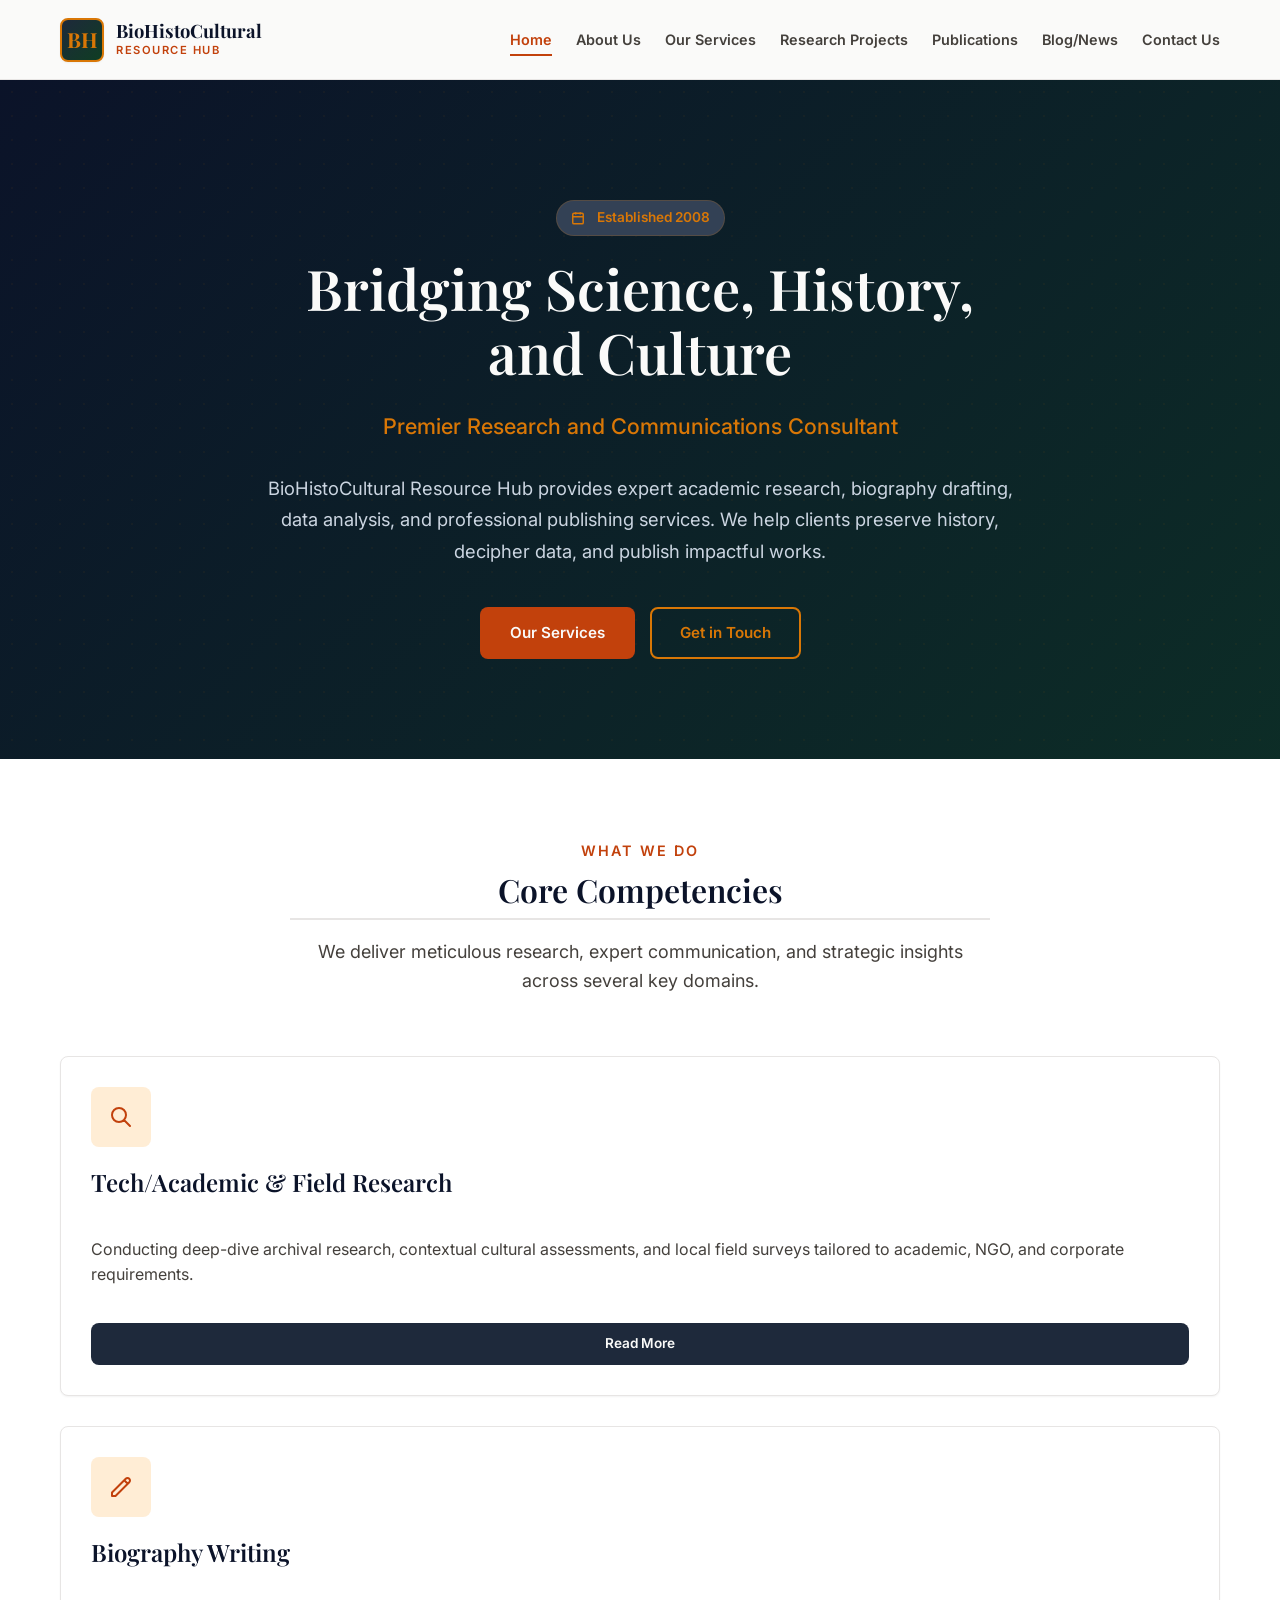
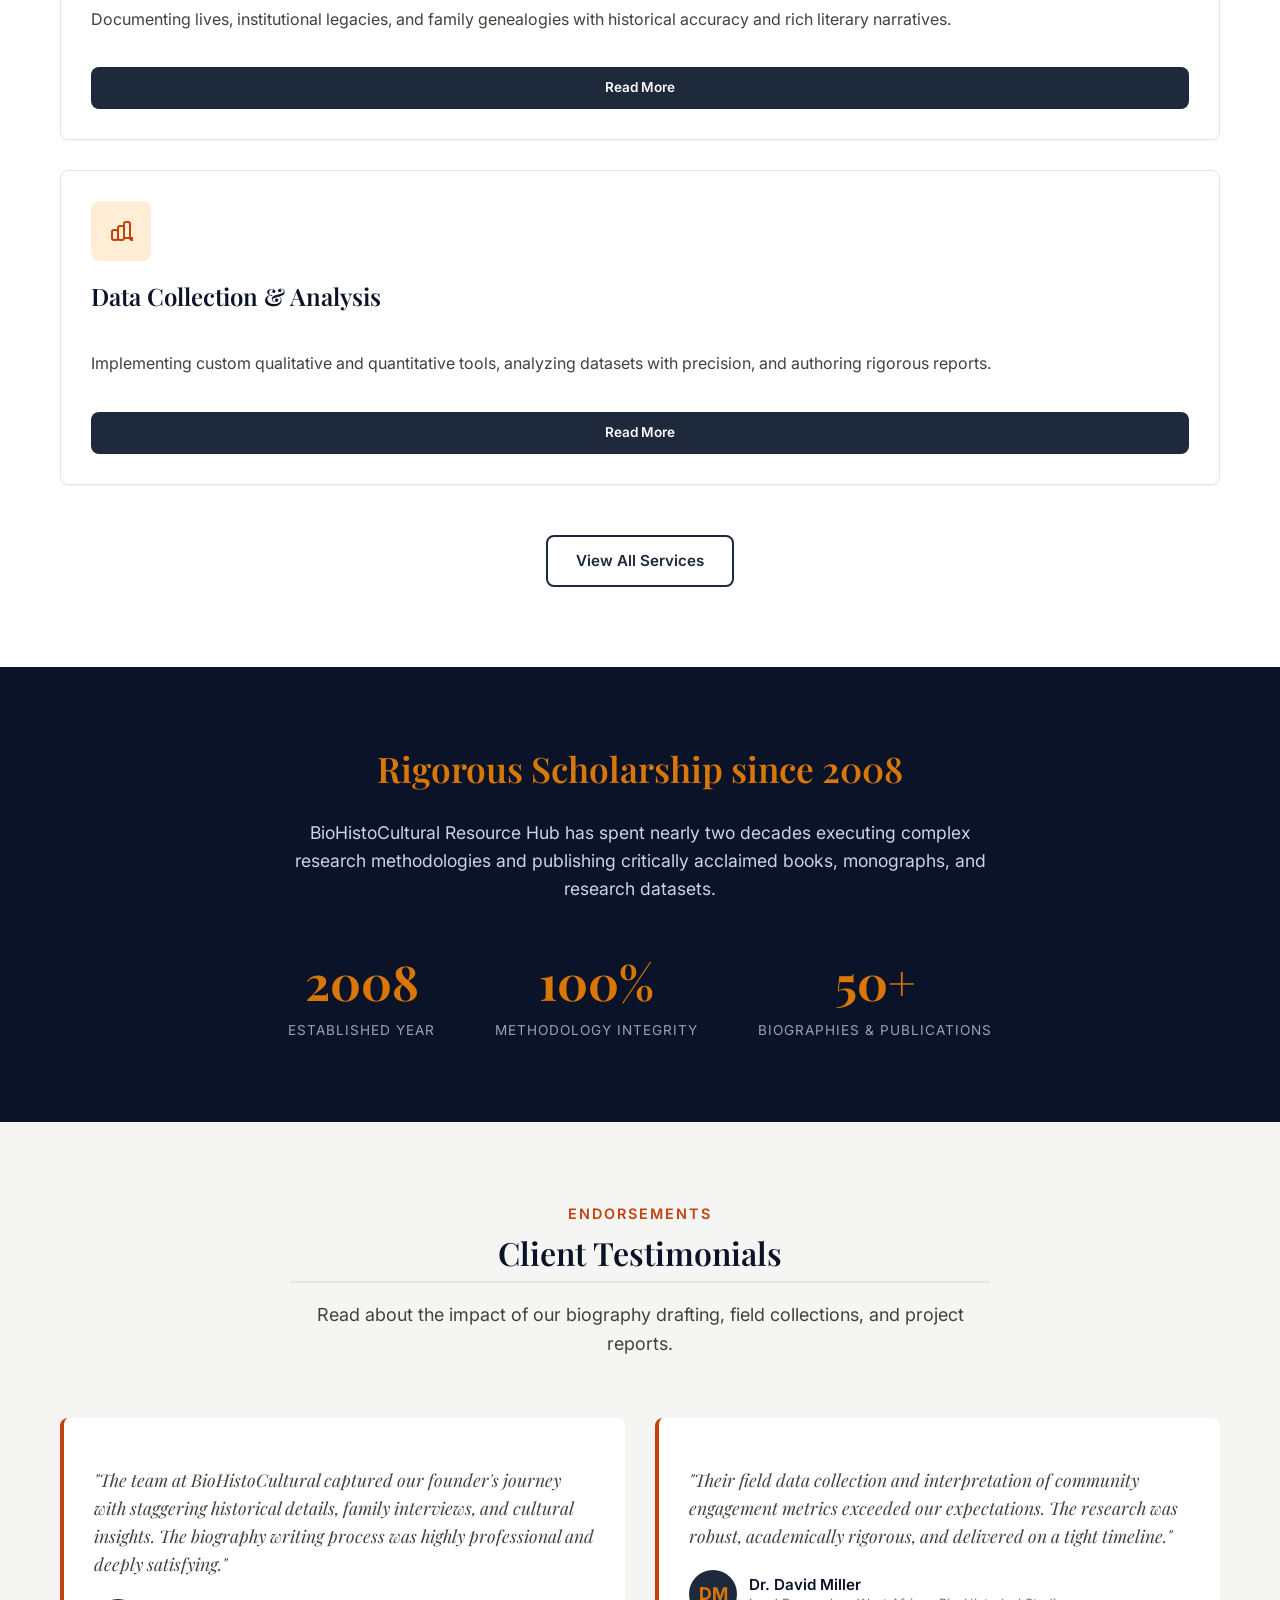
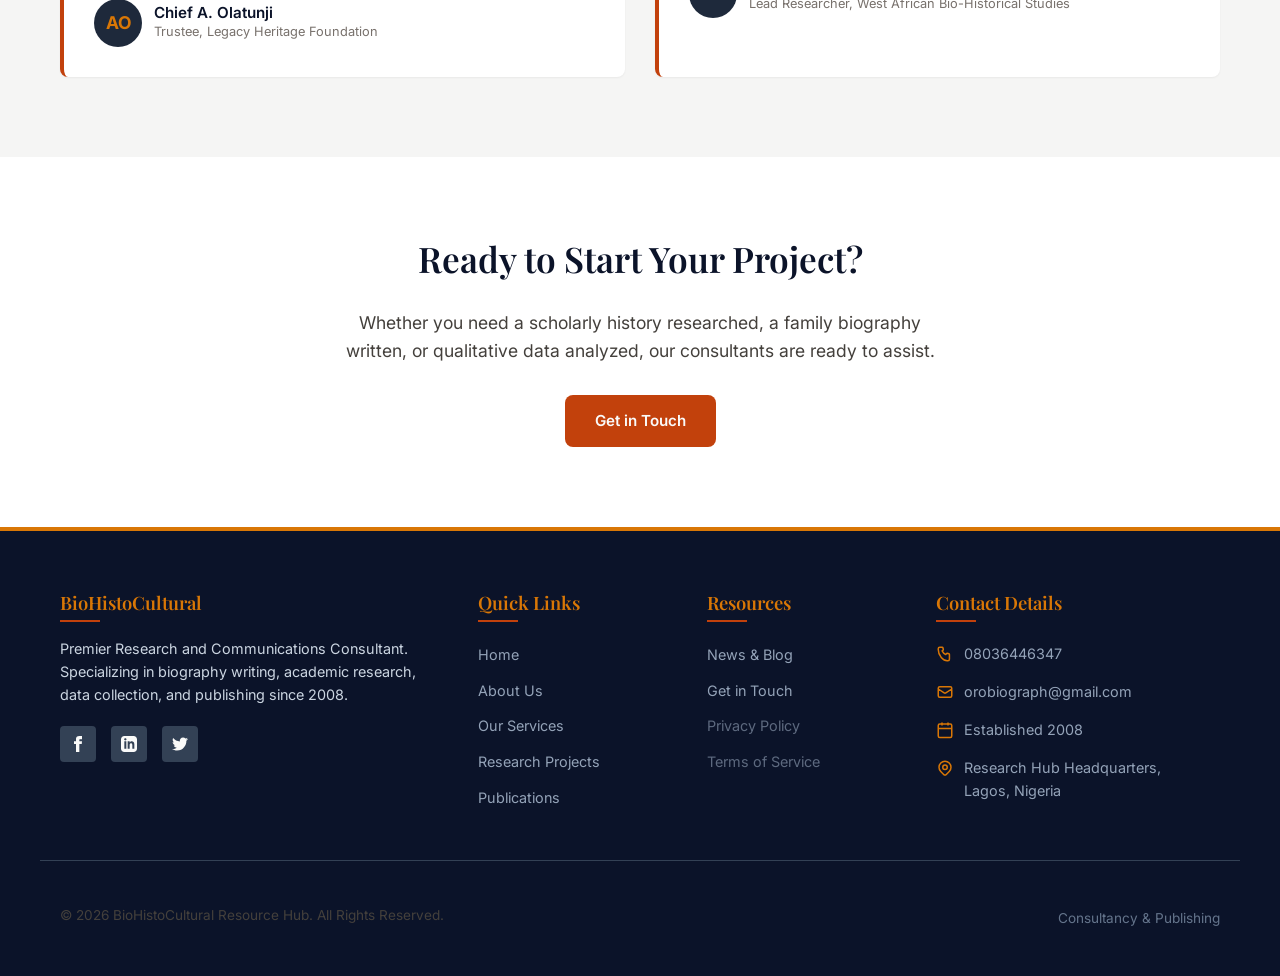
==== index.html @ 5bc04a0b "feat: initial commit" ====
<!DOCTYPE html>
<html lang="en">
<head>
  <meta charset="UTF-8">
  <meta name="viewport" content="width=device-width, initial-scale=1.0">
  <title>BioHistoCultural Resource Hub — Premier Research & Communications Consultant</title>
  
  <!-- SEO Meta Tags -->
  <meta name="description" content="Established in 2008, BioHistoCultural Resource Hub provides elite research, biography writing, data analysis, publishing, and academic consultancy services. Discover our scholarly work.">
  <meta name="keywords" content="BioHistoCultural, research consultant, biography writing, data analysis, publishing, Lagos research consultancy, biography writer Nigeria">
  
  <!-- Open Graph Social Media Cards -->
  <meta property="og:title" content="BioHistoCultural Resource Hub — Premier Research & Communications">
  <meta property="og:description" content="Rigorous research, biography writing, and data consultancy services. Established in 2008.">
  <meta property="og:type" content="website">
  
  <!-- CSS Stylesheets -->
  <link rel="stylesheet" href="styles/variables.css">
  <link rel="stylesheet" href="styles/main.css">
  <link rel="stylesheet" href="styles/components.css">
  <link rel="stylesheet" href="styles/pages.css">
</head>
<body>

  <!-- Reusable Header Component Container -->
  <div id="header-root"></div>

  <main>
    <!-- Hero Section -->
    <section class="hero-section">
      <div class="container hero-content">
        <div class="trust-badge trust-badge-dark animate-fade">
          <svg width="14" height="14" fill="none" stroke="currentColor" stroke-width="2.5" viewBox="0 0 24 24" style="margin-right: 4px; display: inline-block; vertical-align: middle;"><rect width="18" height="18" x="3" y="4" rx="2" ry="2"/><path d="M16 2v4M8 2v4M3 10h18"/></svg>
          Established 2008
        </div>
        <h1 class="hero-title animate-up stagger-1">Bridging Science, History, and Culture</h1>
        <p class="hero-tagline animate-up stagger-2">Premier Research and Communications Consultant</p>
        <p class="hero-intro animate-up stagger-3">
          BioHistoCultural Resource Hub provides expert academic research, biography drafting, data analysis, and professional publishing services. We help clients preserve history, decipher data, and publish impactful works.
        </p>
        <div class="btn-group justify-content-center animate-up stagger-4" style="justify-content: center;">
          <a href="services.html" class="btn btn-accent">Our Services</a>
          <a href="contact.html" class="btn btn-secondary" style="border-color: var(--color-gold); color: var(--color-gold);">Get in Touch</a>
        </div>
      </div>
    </section>

    <!-- Services Snapshot Section -->
    <section class="bg-paper">
      <div class="container">
        <div class="section-title-wrap animate-fade">
          <span class="section-subtitle">What We Do</span>
          <h2 class="section-title">Core Competencies</h2>
          <p class="section-desc">We deliver meticulous research, expert communication, and strategic insights across several key domains.</p>
        </div>

        <div class="card-grid">
          <!-- Card 1: Research -->
          <div class="card animate-up stagger-1">
            <div class="card-icon">
              <!-- Microscope Icon -->
              <svg width="24" height="24" fill="none" stroke="currentColor" stroke-width="2" viewBox="0 0 24 24"><path stroke-linecap="round" stroke-linejoin="round" d="M21 21l-6-6m2-5a7 7 0 11-14 0 7 7 0 0114 0z"/></svg>
            </div>
            <h3>Tech/Academic & Field Research</h3>
            <p style="flex-grow: 1;">Conducting deep-dive archival research, contextual cultural assessments, and local field surveys tailored to academic, NGO, and corporate requirements.</p>
            <a href="services.html" class="btn btn-primary btn-sm" style="margin-top: 15px;">Read More</a>
          </div>

          <!-- Card 2: Biography Writing -->
          <div class="card animate-up stagger-2">
            <div class="card-icon">
              <!-- Feather Pen Icon -->
              <svg width="24" height="24" fill="none" stroke="currentColor" stroke-width="2" viewBox="0 0 24 24"><path stroke-linecap="round" stroke-linejoin="round" d="M15.232 5.232l3.536 3.536m-2.036-5.036a2.5 2.5 0 113.536 3.536L6.5 21.036H3v-3.572L16.732 3.732z"/></svg>
            </div>
            <h3>Biography Writing</h3>
            <p style="flex-grow: 1;">Documenting lives, institutional legacies, and family genealogies with historical accuracy and rich literary narratives.</p>
            <a href="services.html" class="btn btn-primary btn-sm" style="margin-top: 15px;">Read More</a>
          </div>

          <!-- Card 3: Data Collection & Analysis -->
          <div class="card animate-up stagger-3">
            <div class="card-icon">
              <!-- Database/Chart Icon -->
              <svg width="24" height="24" fill="none" stroke="currentColor" stroke-width="2" viewBox="0 0 24 24"><path stroke-linecap="round" stroke-linejoin="round" d="M9 19v-6a2 2 0 00-2-2H5a2 2 0 00-2 2v6a2 2 0 002 2h2a2 2 0 002-2zm0 0V9a2 2 0 012-2h2a2 2 0 012 2v10m-6 0a2 2 0 002 2h2a2 2 0 002-2m0 0V5a2 2 0 012-2h2a2 2 0 012 2v14a2 2 0 002 2h2a2 2 0 002-2z"/></svg>
            </div>
            <h3>Data Collection & Analysis</h3>
            <p style="flex-grow: 1;">Implementing custom qualitative and quantitative tools, analyzing datasets with precision, and authoring rigorous reports.</p>
            <a href="services.html" class="btn btn-primary btn-sm" style="margin-top: 15px;">Read More</a>
          </div>
        </div>
        
        <div class="text-center" style="margin-top: 50px;">
          <a href="services.html" class="btn btn-secondary">View All Services</a>
        </div>
      </div>
    </section>

    <!-- Trust Stats Banner Section -->
    <section class="bg-dark text-center animate-fade">
      <div class="container">
        <h2 style="border-bottom: none; font-size: 2.2rem; color: var(--color-gold); margin-bottom: 20px;">Rigorous Scholarship since 2008</h2>
        <p style="max-width: 700px; margin: 0 auto 40px; color: #cbd5e1; font-size: 1.1rem;">
          BioHistoCultural Resource Hub has spent nearly two decades executing complex research methodologies and publishing critically acclaimed books, monographs, and research datasets.
        </p>
        <div style="display: flex; justify-content: center; gap: 60px; flex-wrap: wrap;">
          <div>
            <div style="font-size: 3rem; font-weight: 700; color: var(--color-gold); font-family: var(--font-serif);">2008</div>
            <div style="font-size: 0.85rem; text-transform: uppercase; letter-spacing: 1px; color: #94a3b8;">Established Year</div>
          </div>
          <div>
            <div style="font-size: 3rem; font-weight: 700; color: var(--color-gold); font-family: var(--font-serif);">100%</div>
            <div style="font-size: 0.85rem; text-transform: uppercase; letter-spacing: 1px; color: #94a3b8;">Methodology Integrity</div>
          </div>
          <div>
            <div style="font-size: 3rem; font-weight: 700; color: var(--color-gold); font-family: var(--font-serif);">50+</div>
            <div style="font-size: 0.85rem; text-transform: uppercase; letter-spacing: 1px; color: #94a3b8;">Biographies & Publications</div>
          </div>
        </div>
      </div>
    </section>

    <!-- Testimonials Section -->
    <section class="testimonial-section">
      <div class="container">
        <div class="section-title-wrap animate-fade">
          <span class="section-subtitle">Endorsements</span>
          <h2 class="section-title">Client Testimonials</h2>
          <p class="section-desc">Read about the impact of our biography drafting, field collections, and project reports.</p>
        </div>

        <div class="testimonial-grid">
          <!-- Testimonial 1 -->
          <div class="testimonial-card animate-left">
            <p class="testimonial-quote">
              "The team at BioHistoCultural captured our founder's journey with staggering historical details, family interviews, and cultural insights. The biography writing process was highly professional and deeply satisfying."
            </p>
            <div class="testimonial-author">
              <div class="author-avatar">AO</div>
              <div class="author-info">
                <h5>Chief A. Olatunji</h5>
                <p>Trustee, Legacy Heritage Foundation</p>
              </div>
            </div>
          </div>

          <!-- Testimonial 2 -->
          <div class="testimonial-card animate-right">
            <p class="testimonial-quote">
              "Their field data collection and interpretation of community engagement metrics exceeded our expectations. The research was robust, academically rigorous, and delivered on a tight timeline."
            </p>
            <div class="testimonial-author">
              <div class="author-avatar">DM</div>
              <div class="author-info">
                <h5>Dr. David Miller</h5>
                <p>Lead Researcher, West African Bio-Historical Studies</p>
              </div>
            </div>
          </div>
        </div>
      </div>
    </section>

    <!-- CTA Section -->
    <section class="bg-paper text-center">
      <div class="container animate-up">
        <h2 style="border-bottom: none; font-size: 2.2rem; margin-bottom: 20px;">Ready to Start Your Project?</h2>
        <p style="max-width: 600px; margin: 0 auto 30px; font-size: 1.1rem;">
          Whether you need a scholarly history researched, a family biography written, or qualitative data analyzed, our consultants are ready to assist.
        </p>
        <a href="contact.html" class="btn btn-accent">Get in Touch</a>
      </div>
    </section>
  </main>

  <!-- Reusable Footer Component Container -->
  <div id="footer-root"></div>

  <!-- JavaScript Modules and Scripts -->
  <script src="components/header.js"></script>
  <script src="components/footer.js"></script>
  <script src="js/main.js"></script>
</body>
</html>
---- styles/variables.css ----
@import url('https://fonts.googleapis.com/css2?family=Inter:wght@300;400;500;600;700&family=Playfair+Display:ital,wght@0,400;0,600;0,700;1,400&display=swap');

:root {
  /* Color Palette - Scholarship & Heritage */
  --color-navy-dark: #0b1329;       /* Deep scholar navy */
  --color-navy: #1e293b;            /* Classic dark navy */
  --color-navy-light: #334155;      /* Slate/Navy light */
  --color-green-dark: #0f3d23;      /* Deep forest green */
  --color-green: #15803d;           /* Vibrant forest green */
  --color-gold-dark: #b45309;       /* Scholarly warm gold */
  --color-gold: #d97706;            /* Rich gold */
  --color-terracotta: #c2410c;      /* Warm terracotta accent */
  --color-terracotta-light: #ffedd5;/* Soft cream terracotta */
  --color-bg-base: #fafaf9;         /* Soft warm off-white */
  --color-bg-paper: #ffffff;        /* Pure white paper */
  --color-bg-card: #f5f5f4;         /* Soft warm gray card */
  --color-border: #e7e5e4;          /* Soft warm border */
  
  /* Text Colors */
  --color-text-primary: #1c1917;    /* Stone 900 (High contrast) */
  --color-text-secondary: #44403c;  /* Stone 700 (Subtle) */
  --color-text-muted: #78716c;      /* Stone 500 (Disabled/Muted) */
  --color-text-on-dark: #fafaf9;    /* Clean off-white on dark backgrounds */
  
  /* Typography */
  --font-serif: 'Playfair Display', Georgia, serif;
  --font-sans: 'Inter', system-ui, -apple-system, BlinkMacSystemFont, 'Segoe UI', Roboto, sans-serif;
  
  /* Layout & Spacing */
  --container-max-width: 1200px;
  --header-height: 80px;
  
  /* Shadows */
  --shadow-sm: 0 1px 2px 0 rgba(0, 0, 0, 0.05);
  --shadow-md: 0 4px 6px -1px rgba(0, 0, 0, 0.1), 0 2px 4px -1px rgba(0, 0, 0, 0.06);
  --shadow-lg: 0 10px 15px -3px rgba(0, 0, 0, 0.1), 0 4px 6px -2px rgba(0, 0, 0, 0.05);
  
  /* Transitions */
  --transition-fast: 0.15s ease;
  --transition-normal: 0.3s ease;
  --transition-slow: 0.5s ease;
  
  /* Border Radius */
  --radius-sm: 4px;
  --radius-md: 8px;
  --radius-lg: 16px;
  --radius-full: 9999px;
}
---- styles/main.css ----
/* ==========================================================================
   CSS RESET & FOUNDATIONS
   ========================================================================== */
*, *::before, *::after {
  box-sizing: border-box;
}

body {
  margin: 0;
  padding: 0;
  font-family: var(--font-sans);
  background-color: var(--color-bg-base);
  color: var(--color-text-primary);
  line-height: 1.6;
  font-size: 16px;
  -webkit-font-smoothing: antialiased;
  -moz-osx-font-smoothing: grayscale;
}

/* Typography styles */
h1, h2, h3, h4, h5, h6 {
  font-family: var(--font-serif);
  color: var(--color-navy-dark);
  font-weight: 600;
  margin-top: 0;
  line-height: 1.25;
}

h1 { font-size: 2.5rem; }
h2 { font-size: 2rem; border-bottom: 2px solid var(--color-border); padding-bottom: 0.5rem; margin-bottom: 1.5rem; }
h3 { font-size: 1.5rem; }
h4 { font-size: 1.25rem; }

p {
  margin-bottom: 1.25rem;
  color: var(--color-text-secondary);
}

a {
  color: var(--color-terracotta);
  text-decoration: none;
  transition: color var(--transition-fast);
}

a:hover {
  color: var(--color-navy-dark);
}

img {
  max-width: 100%;
  height: auto;
  display: block;
  border-radius: var(--radius-sm);
}

/* ==========================================================================
   LAYOUT COMPONENTS
   ========================================================================== */
.container {
  width: 100%;
  max-width: var(--container-max-width);
  margin-left: auto;
  margin-right: auto;
  padding-left: 20px;
  padding-right: 20px;
}

/* Section styling */
section {
  padding: 80px 0;
  position: relative;
}

section.bg-dark {
  background-color: var(--color-navy-dark);
  color: var(--color-text-on-dark);
}

section.bg-dark h1,
section.bg-dark h2,
section.bg-dark h3,
section.bg-dark p {
  color: var(--color-text-on-dark);
}

section.bg-dark h2 {
  border-color: var(--color-navy-light);
}

section.bg-paper {
  background-color: var(--color-bg-paper);
}

/* ==========================================================================
   BUTTONS & ACTIONS
   ========================================================================== */
.btn {
  display: inline-flex;
  align-items: center;
  justify-content: center;
  padding: 12px 28px;
  border-radius: var(--radius-md);
  font-size: 0.95rem;
  font-weight: 600;
  cursor: pointer;
  transition: all var(--transition-fast);
  border: 2px solid transparent;
  text-align: center;
}

.btn-primary {
  background-color: var(--color-navy);
  color: var(--color-text-on-dark);
}

.btn-primary:hover {
  background-color: var(--color-navy-dark);
  color: var(--color-text-on-dark);
  transform: translateY(-2px);
  box-shadow: var(--shadow-md);
}

.btn-secondary {
  background-color: transparent;
  border-color: var(--color-navy);
  color: var(--color-navy);
}

.btn-secondary:hover {
  background-color: var(--color-navy);
  color: var(--color-text-on-dark);
  transform: translateY(-2px);
  box-shadow: var(--shadow-md);
}

.btn-accent {
  background-color: var(--color-terracotta);
  color: var(--color-text-on-dark);
}

.btn-accent:hover {
  background-color: #a83204;
  color: var(--color-text-on-dark);
  transform: translateY(-2px);
  box-shadow: var(--shadow-md);
}

.btn-sm {
  padding: 8px 16px;
  font-size: 0.85rem;
}

.btn-group {
  display: flex;
  gap: 15px;
  flex-wrap: wrap;
}

/* ==========================================================================
   CARD SYSTEM
   ========================================================================== */
.card-grid {
  display: grid;
  grid-template-columns: repeat(auto-fill, minmax(320px, 1-fraction));
  gap: 30px;
}

.card {
  background-color: var(--color-bg-paper);
  border: 1px solid var(--color-border);
  border-radius: var(--radius-md);
  padding: 30px;
  box-shadow: var(--shadow-sm);
  transition: all var(--transition-normal);
  display: flex;
  flex-direction: column;
}

.card:hover {
  transform: translateY(-5px);
  box-shadow: var(--shadow-lg);
  border-color: var(--color-gold);
}

.card-icon {
  margin-bottom: 20px;
  font-size: 2rem;
  color: var(--color-terracotta);
  display: flex;
  align-items: center;
  justify-content: center;
  width: 60px;
  height: 60px;
  background-color: var(--color-terracotta-light);
  border-radius: var(--radius-md);
}

/* ==========================================================================
   FORM CONTROLS
   ========================================================================== */
.form-group {
  margin-bottom: 20px;
}

.form-label {
  display: block;
  font-weight: 500;
  margin-bottom: 8px;
  color: var(--color-text-primary);
}

.form-control {
  width: 100%;
  padding: 12px 16px;
  border: 1px solid var(--color-border);
  border-radius: var(--radius-md);
  font-family: var(--font-sans);
  font-size: 1rem;
  background-color: var(--color-bg-paper);
  color: var(--color-text-primary);
  transition: border-color var(--transition-fast), box-shadow var(--transition-fast);
}

.form-control:focus {
  outline: none;
  border-color: var(--color-navy);
  box-shadow: 0 0 0 3px rgba(30, 41, 59, 0.1);
}

textarea.form-control {
  resize: vertical;
  min-height: 120px;
}

/* ==========================================================================
   UTILITY CLASSES & ANIMATIONS
   ========================================================================== */
.text-center { text-align: center; }
.text-left { text-align: left; }
.text-right { text-align: right; }

.section-title-wrap {
  text-align: center;
  margin-bottom: 60px;
  max-width: 700px;
  margin-left: auto;
  margin-right: auto;
}

.section-subtitle {
  color: var(--color-terracotta);
  font-family: var(--font-sans);
  font-weight: 600;
  text-transform: uppercase;
  letter-spacing: 2px;
  font-size: 0.9rem;
  display: block;
  margin-bottom: 8px;
}

.section-title {
  margin-bottom: 15px;
}

.section-desc {
  font-size: 1.125rem;
  color: var(--color-text-secondary);
}

/* Responsive grid layout */
@media (max-width: 768px) {
  h1 { font-size: 2rem; }
  h2 { font-size: 1.75rem; }
  section { padding: 60px 0; }
  .card-grid {
    grid-template-columns: 1fr;
  }
}

/* ==========================================================================
   SCROLL ANIMATIONS
   ========================================================================== */
.animate-fade {
  opacity: 0;
  transition: opacity var(--transition-slow);
}
.animate-fade.animated {
  opacity: 1;
}

.animate-up {
  opacity: 0;
  transform: translateY(40px);
  transition: opacity var(--transition-slow), transform var(--transition-slow);
}
.animate-up.animated {
  opacity: 1;
  transform: translateY(0);
}

.animate-left {
  opacity: 0;
  transform: translateX(-40px);
  transition: opacity var(--transition-slow), transform var(--transition-slow);
}
.animate-left.animated {
  opacity: 1;
  transform: translateX(0);
}

.animate-right {
  opacity: 0;
  transform: translateX(40px);
  transition: opacity var(--transition-slow), transform var(--transition-slow);
}
.animate-right.animated {
  opacity: 1;
  transform: translateX(0);
}

/* Stagger transitions for children list items */
.stagger-1 { transition-delay: 0.1s; }
.stagger-2 { transition-delay: 0.2s; }
.stagger-3 { transition-delay: 0.3s; }
.stagger-4 { transition-delay: 0.4s; }
.stagger-5 { transition-delay: 0.5s; }
---- styles/components.css ----
/* ==========================================================================
   HEADER NAVIGATION (STICKY)
   ========================================================================== */
.site-header {
  position: sticky;
  top: 0;
  left: 0;
  width: 100%;
  height: var(--header-height);
  background-color: rgba(250, 250, 249, 0.95);
  backdrop-filter: blur(8px);
  -webkit-backdrop-filter: blur(8px);
  border-bottom: 1px solid var(--color-border);
  z-index: 1000;
  display: flex;
  align-items: center;
  transition: all var(--transition-normal);
}

.site-header.scrolled {
  height: 70px;
  box-shadow: var(--shadow-md);
  background-color: rgba(15, 23, 42, 0.98);
  border-bottom-color: var(--color-navy-light);
}

.site-header.scrolled .logo-text {
  color: var(--color-text-on-dark);
}

.site-header.scrolled .logo-subtitle {
  color: var(--color-gold);
}

.site-header.scrolled .nav-link {
  color: var(--color-text-on-dark);
}

.site-header.scrolled .nav-link:hover,
.site-header.scrolled .nav-link.active {
  color: var(--color-gold);
}

.site-header.scrolled .hamburger-line {
  background-color: var(--color-text-on-dark);
}

.header-container {
  display: flex;
  justify-content: space-between;
  align-items: center;
  width: 100%;
}

/* Brand Logo */
.logo {
  display: flex;
  align-items: center;
  gap: 12px;
}

.logo-icon {
  width: 44px;
  height: 44px;
  background: linear-gradient(135deg, var(--color-navy), var(--color-green-dark));
  border-radius: var(--radius-md);
  display: flex;
  align-items: center;
  justify-content: center;
  border: 2px solid var(--color-gold);
  color: var(--color-gold);
  font-family: var(--font-serif);
  font-weight: 700;
  font-size: 1.3rem;
  box-shadow: var(--shadow-sm);
  transition: transform var(--transition-fast);
}

.logo:hover .logo-icon {
  transform: rotate(-5deg) scale(1.05);
}

.logo-info {
  display: flex;
  flex-direction: column;
}

.logo-text {
  font-family: var(--font-serif);
  font-size: 1.15rem;
  font-weight: 700;
  color: var(--color-navy-dark);
  line-height: 1.2;
}

.logo-subtitle {
  font-size: 0.7rem;
  text-transform: uppercase;
  letter-spacing: 1.5px;
  color: var(--color-terracotta);
  font-weight: 600;
}

/* Nav Menu */
.nav-menu {
  display: flex;
  align-items: center;
  gap: 30px;
}

.nav-list {
  display: flex;
  list-style: none;
  margin: 0;
  padding: 0;
  gap: 24px;
}

.nav-link {
  font-size: 0.9rem;
  font-weight: 600;
  color: var(--color-text-secondary);
  position: relative;
  padding: 8px 0;
  transition: color var(--transition-fast);
}

.nav-link::after {
  content: '';
  position: absolute;
  bottom: 0;
  left: 0;
  width: 0;
  height: 2px;
  background-color: var(--color-terracotta);
  transition: width var(--transition-fast);
}

.nav-link:hover::after,
.nav-link.active::after {
  width: 100%;
}

.nav-link:hover,
.nav-link.active {
  color: var(--color-terracotta);
}

/* Mobile Toggle Hamburger */
.hamburger {
  display: none;
  flex-direction: column;
  justify-content: space-between;
  width: 24px;
  height: 18px;
  background: transparent;
  border: none;
  cursor: pointer;
  padding: 0;
  z-index: 1100;
}

.hamburger-line {
  width: 100%;
  height: 2px;
  background-color: var(--color-navy-dark);
  transition: all var(--transition-fast);
}

/* Mobile Overlay Menu Open state */
@media (max-width: 991px) {
  .hamburger {
    display: flex;
  }
  
  .nav-menu {
    position: fixed;
    top: 0;
    right: -100%;
    width: 300px;
    height: 100vh;
    background-color: var(--color-navy-dark);
    padding: 100px 40px 40px;
    flex-direction: column;
    align-items: flex-start;
    justify-content: flex-start;
    box-shadow: var(--shadow-lg);
    transition: right var(--transition-normal);
    z-index: 1050;
  }
  
  .nav-menu.open {
    right: 0;
  }
  
  .nav-list {
    flex-direction: column;
    width: 100%;
    gap: 20px;
  }
  
  .nav-link {
    color: var(--color-text-on-dark);
    font-size: 1.1rem;
    display: block;
    width: 100%;
  }
  
  .nav-link::after {
    background-color: var(--color-gold);
  }
  
  .nav-link:hover,
  .nav-link.active {
    color: var(--color-gold);
  }
  
  /* Hamburger Animations */
  .hamburger.open .hamburger-line:nth-child(1) {
    transform: translateY(8px) rotate(45deg);
  }
  .hamburger.open .hamburger-line:nth-child(2) {
    opacity: 0;
  }
  .hamburger.open .hamburger-line:nth-child(3) {
    transform: translateY(-8px) rotate(-45deg);
  }
}

/* ==========================================================================
   FOOTER SECTION
   ========================================================================== */
.site-footer {
  background-color: var(--color-navy-dark);
  color: var(--color-text-on-dark);
  padding: 60px 0 30px;
  border-top: 4px solid var(--color-gold);
}

.footer-grid {
  display: grid;
  grid-template-columns: 2fr 1fr 1fr 1.5fr;
  gap: 40px;
  margin-bottom: 40px;
}

@media (max-width: 991px) {
  .footer-grid {
    grid-template-columns: 1fr 1fr;
  }
}

@media (max-width: 576px) {
  .footer-grid {
    grid-template-columns: 1fr;
  }
}

.footer-col h4 {
  color: var(--color-gold);
  font-size: 1.15rem;
  margin-bottom: 20px;
  position: relative;
  padding-bottom: 8px;
}

.footer-col h4::after {
  content: '';
  position: absolute;
  bottom: 0;
  left: 0;
  width: 40px;
  height: 2px;
  background-color: var(--color-terracotta);
}

.footer-about p {
  color: #94a3b8;
  font-size: 0.9rem;
  margin-bottom: 20px;
}

.footer-links {
  list-style: none;
  padding: 0;
  margin: 0;
}

.footer-links li {
  margin-bottom: 10px;
}

.footer-links a {
  color: #94a3b8;
  font-size: 0.9rem;
  transition: all var(--transition-fast);
  display: inline-block;
}

.footer-links a:hover {
  color: var(--color-gold);
  transform: translateX(4px);
}

.footer-contact-info {
  list-style: none;
  padding: 0;
  margin: 0;
}

.footer-contact-info li {
  display: flex;
  align-items: flex-start;
  gap: 10px;
  margin-bottom: 15px;
  font-size: 0.9rem;
  color: #94a3b8;
}

.footer-contact-info li svg {
  color: var(--color-gold);
  margin-top: 3px;
  flex-shrink: 0;
}

.footer-contact-info a {
  color: #94a3b8;
}

.footer-contact-info a:hover {
  color: var(--color-gold);
}

.social-links {
  display: flex;
  gap: 15px;
}

.social-btn {
  display: flex;
  align-items: center;
  justify-content: center;
  width: 36px;
  height: 36px;
  border-radius: var(--radius-sm);
  background-color: var(--color-navy-light);
  color: var(--color-text-on-dark);
  transition: all var(--transition-fast);
}

.social-btn:hover {
  background-color: var(--color-gold);
  color: var(--color-navy-dark);
  transform: translateY(-2px);
}

.footer-bottom {
  border-top: 1px solid var(--color-navy-light);
  padding-top: 30px;
  display: flex;
  justify-content: space-between;
  align-items: center;
  flex-wrap: wrap;
  gap: 15px;
  font-size: 0.85rem;
  color: #64748b;
}

.footer-bottom-links {
  display: flex;
  gap: 20px;
}

.footer-bottom-links a {
  color: #64748b;
}

.footer-bottom-links a:hover {
  color: var(--color-gold);
}

/* ==========================================================================
   TRUST BADGE & MISCELLANEOUS
   ========================================================================== */
.trust-badge {
  display: inline-flex;
  align-items: center;
  gap: 8px;
  padding: 6px 14px;
  background-color: var(--color-terracotta-light);
  border-radius: var(--radius-full);
  color: var(--color-terracotta);
  font-size: 0.85rem;
  font-weight: 600;
  border: 1px solid rgba(194, 65, 12, 0.2);
  margin-bottom: 20px;
}

.trust-badge-dark {
  background-color: var(--color-navy-light);
  color: var(--color-gold);
  border-color: rgba(217, 119, 6, 0.2);
}

/* ==========================================================================
   MAP PLACEHOLDER
   ========================================================================== */
.map-placeholder {
  width: 100%;
  height: 350px;
  background-color: #e2e8f0;
  border: 1px solid var(--color-border);
  border-radius: var(--radius-md);
  position: relative;
  overflow: hidden;
  box-shadow: var(--shadow-sm);
}

.map-visual {
  position: absolute;
  top: 0;
  left: 0;
  width: 100%;
  height: 100%;
  opacity: 0.8;
  background-image: radial-gradient(#94a3b8 1px, transparent 1px), radial-gradient(#94a3b8 1px, #e2e8f0 1px);
  background-size: 20px 20px;
  background-position: 0 0, 10px 10px;
}

.map-content {
  position: absolute;
  top: 50%;
  left: 50%;
  transform: translate(-50%, -50%);
  background-color: rgba(255, 255, 255, 0.95);
  padding: 25px;
  border-radius: var(--radius-md);
  border: 1px solid var(--color-gold);
  text-align: center;
  max-width: 320px;
  box-shadow: var(--shadow-lg);
  backdrop-filter: blur(4px);
}

.map-content h4 {
  margin-bottom: 5px;
}

.map-content p {
  font-size: 0.85rem;
  margin-bottom: 15px;
}
---- styles/pages.css ----
/* ==========================================================================
   HOME PAGE LAYOUT
   ========================================================================== */
.hero-section {
  background-color: var(--color-navy-dark);
  background-image: linear-gradient(135deg, rgba(11, 19, 41, 0.95) 0%, rgba(15, 83, 35, 0.4) 100%);
  color: var(--color-text-on-dark);
  padding: 120px 0 100px;
  text-align: center;
  position: relative;
  overflow: hidden;
}

.hero-section::before {
  content: '';
  position: absolute;
  top: 0;
  left: 0;
  width: 100%;
  height: 100%;
  opacity: 0.05;
  background-image: radial-gradient(var(--color-gold) 1.5px, transparent 1.5px);
  background-size: 24px 24px;
  pointer-events: none;
}

.hero-content {
  max-width: 800px;
  margin: 0 auto;
  z-index: 10;
  position: relative;
}

.hero-title {
  font-size: 3.5rem;
  color: var(--color-bg-base);
  margin-bottom: 24px;
  line-height: 1.15;
}

.hero-tagline {
  font-size: 1.35rem;
  color: var(--color-gold);
  font-weight: 500;
  margin-bottom: 30px;
  font-family: var(--font-sans);
}

.hero-intro {
  font-size: 1.15rem;
  line-height: 1.7;
  color: #cbd5e1;
  margin-bottom: 40px;
}

/* Service Snapshot Grid */
.home-services-intro {
  margin-bottom: 50px;
}

.home-services-grid {
  display: grid;
  grid-template-columns: repeat(3, 1fr);
  gap: 30px;
}

@media (max-width: 991px) {
  .home-services-grid {
    grid-template-columns: repeat(2, 1fr);
  }
}

@media (max-width: 768px) {
  .hero-title { font-size: 2.5rem; }
  .hero-tagline { font-size: 1.15rem; }
  .home-services-grid {
    grid-template-columns: 1fr;
  }
}

/* Testimonial Quote slider */
.testimonial-section {
  background-color: var(--color-bg-card);
}

.testimonial-grid {
  display: grid;
  grid-template-columns: repeat(2, 1fr);
  gap: 30px;
  margin-top: 40px;
}

@media (max-width: 768px) {
  .testimonial-grid {
    grid-template-columns: 1fr;
  }
}

.testimonial-card {
  background-color: var(--color-bg-paper);
  border-left: 4px solid var(--color-terracotta);
  border-radius: var(--radius-md);
  padding: 30px;
  box-shadow: var(--shadow-sm);
  position: relative;
}

.testimonial-quote {
  font-family: var(--font-serif);
  font-style: italic;
  font-size: 1.1rem;
  color: var(--color-text-secondary);
  margin-bottom: 20px;
  line-height: 1.6;
}

.testimonial-author {
  display: flex;
  align-items: center;
  gap: 12px;
}

.author-avatar {
  width: 48px;
  height: 48px;
  background-color: var(--color-navy);
  border-radius: var(--radius-full);
  display: flex;
  align-items: center;
  justify-content: center;
  color: var(--color-gold);
  font-weight: 700;
  font-size: 1.1rem;
}

.author-info h5 {
  margin: 0;
  font-family: var(--font-sans);
  font-size: 0.95rem;
  font-weight: 600;
  color: var(--color-navy-dark);
}

.author-info p {
  margin: 0;
  font-size: 0.8rem;
  color: var(--color-text-muted);
}

/* ==========================================================================
   ABOUT US PAGE LAYOUT
   ========================================================================== */
.about-history-grid {
  display: grid;
  grid-template-columns: 1.2fr 0.8fr;
  gap: 50px;
  align-items: center;
}

@media (max-width: 991px) {
  .about-history-grid {
    grid-template-columns: 1fr;
  }
}

.about-crest-placeholder {
  width: 100%;
  aspect-ratio: 1;
  background: linear-gradient(135deg, var(--color-navy-dark), var(--color-green-dark));
  border: 4px solid var(--color-gold);
  border-radius: var(--radius-lg);
  display: flex;
  flex-direction: column;
  align-items: center;
  justify-content: center;
  color: var(--color-gold);
  padding: 40px;
  text-align: center;
  box-shadow: var(--shadow-lg);
}

.crest-text {
  font-family: var(--font-serif);
  font-size: 1.8rem;
  font-weight: 700;
  margin-top: 15px;
  line-height: 1.2;
}

.crest-subtext {
  font-size: 0.8rem;
  letter-spacing: 2px;
  text-transform: uppercase;
  margin-top: 5px;
  color: var(--color-bg-base);
}

/* Team Grid */
.team-grid {
  display: grid;
  grid-template-columns: repeat(auto-fill, minmax(250px, 1fr));
  gap: 30px;
  margin-top: 40px;
}

.team-card {
  background-color: var(--color-bg-paper);
  border: 1px solid var(--color-border);
  border-radius: var(--radius-md);
  padding: 24px;
  text-align: center;
  box-shadow: var(--shadow-sm);
  transition: all var(--transition-normal);
}

.team-card:hover {
  transform: translateY(-5px);
  box-shadow: var(--shadow-md);
  border-color: var(--color-gold);
}

.team-avatar {
  width: 100px;
  height: 100px;
  background: linear-gradient(135deg, #cbd5e1, #94a3b8);
  border: 3px solid var(--color-border);
  border-radius: var(--radius-full);
  margin: 0 auto 20px;
  display: flex;
  align-items: center;
  justify-content: center;
  color: var(--color-navy-dark);
  font-size: 2rem;
  font-weight: 700;
  font-family: var(--font-serif);
  transition: border-color var(--transition-normal);
}

.team-card:hover .team-avatar {
  border-color: var(--color-gold);
}

.team-name {
  font-family: var(--font-sans);
  font-size: 1.15rem;
  font-weight: 600;
  margin-bottom: 5px;
  color: var(--color-navy-dark);
}

.team-role {
  font-size: 0.85rem;
  color: var(--color-terracotta);
  text-transform: uppercase;
  letter-spacing: 1px;
  font-weight: 600;
  margin-bottom: 12px;
}

.team-bio {
  font-size: 0.85rem;
  color: var(--color-text-secondary);
  line-height: 1.5;
  margin-bottom: 0;
}

/* ==========================================================================
   SERVICES PAGE LAYOUT
   ========================================================================== */
.service-details-grid {
  display: grid;
  grid-template-columns: repeat(2, 1fr);
  gap: 40px;
  margin-top: 40px;
}

@media (max-width: 768px) {
  .service-details-grid {
    grid-template-columns: 1fr;
  }
}

.service-card-expanded {
  background-color: var(--color-bg-paper);
  border: 1px solid var(--color-border);
  border-radius: var(--radius-md);
  padding: 40px;
  box-shadow: var(--shadow-sm);
  display: flex;
  flex-direction: column;
  justify-content: space-between;
}

.service-card-expanded h3 {
  border-bottom: 2px solid var(--color-terracotta-light);
  padding-bottom: 10px;
  margin-bottom: 15px;
}

.service-card-expanded ul {
  padding-left: 20px;
  margin-bottom: 30px;
}

.service-card-expanded li {
  margin-bottom: 8px;
  color: var(--color-text-secondary);
  font-size: 0.95rem;
}

/* ==========================================================================
   RESEARCH PROJECTS PAGE
   ========================================================================== */
.filter-nav {
  display: flex;
  justify-content: center;
  gap: 10px;
  margin-bottom: 40px;
  flex-wrap: wrap;
}

.filter-btn {
  background-color: var(--color-bg-paper);
  border: 1px solid var(--color-border);
  padding: 8px 20px;
  border-radius: var(--radius-full);
  font-weight: 600;
  font-size: 0.9rem;
  color: var(--color-text-secondary);
  cursor: pointer;
  transition: all var(--transition-fast);
}

.filter-btn:hover,
.filter-btn.active {
  background-color: var(--color-navy);
  color: var(--color-text-on-dark);
  border-color: var(--color-navy);
}

.project-card {
  display: flex;
  flex-direction: column;
  justify-content: space-between;
  height: 100%;
}

.project-tag {
  display: inline-block;
  align-self: flex-start;
  font-size: 0.75rem;
  font-weight: 600;
  text-transform: uppercase;
  color: var(--color-gold-dark);
  background-color: #fef3c7;
  padding: 4px 10px;
  border-radius: var(--radius-sm);
  margin-bottom: 15px;
}

.project-meta {
  font-size: 0.85rem;
  color: var(--color-text-muted);
  margin-bottom: 10px;
  font-weight: 500;
}

/* ==========================================================================
   PUBLICATIONS PAGE
   ========================================================================== */
.publications-list {
  display: flex;
  flex-direction: column;
  gap: 25px;
}

.publication-item {
  background-color: var(--color-bg-paper);
  border: 1px solid var(--color-border);
  border-left: 5px solid var(--color-navy);
  border-radius: var(--radius-md);
  padding: 25px 30px;
  box-shadow: var(--shadow-sm);
  display: flex;
  justify-content: space-between;
  align-items: center;
  gap: 30px;
  transition: all var(--transition-normal);
}

.publication-item:hover {
  transform: translateX(5px);
  border-left-color: var(--color-gold);
  box-shadow: var(--shadow-md);
}

@media (max-width: 768px) {
  .publication-item {
    flex-direction: column;
    align-items: flex-start;
    gap: 20px;
  }
}

.pub-info {
  flex: 1;
}

.pub-title {
  font-family: var(--font-serif);
  font-size: 1.25rem;
  font-weight: 600;
  color: var(--color-navy-dark);
  margin-bottom: 8px;
}

.pub-citation {
  font-family: var(--font-sans);
  font-size: 0.9rem;
  color: var(--color-text-secondary);
  line-height: 1.5;
  margin-bottom: 10px;
}

.pub-tags {
  display: flex;
  gap: 10px;
  flex-wrap: wrap;
}

.pub-tag {
  font-size: 0.75rem;
  padding: 2px 8px;
  background-color: var(--color-bg-card);
  color: var(--color-text-secondary);
  border-radius: var(--radius-sm);
  border: 1px solid var(--color-border);
}

.pub-action {
  flex-shrink: 0;
}

/* ==========================================================================
   BLOG / NEWS PAGES
   ========================================================================== */
.blog-card {
  display: flex;
  flex-direction: column;
  justify-content: space-between;
}

.blog-date {
  font-size: 0.85rem;
  color: var(--color-text-muted);
  margin-bottom: 10px;
  display: block;
}

.blog-card-title {
  font-family: var(--font-serif);
  font-size: 1.35rem;
  margin-bottom: 12px;
  line-height: 1.3;
}

.blog-card-title a {
  color: var(--color-navy-dark);
}

.blog-card-title a:hover {
  color: var(--color-terracotta);
}

/* Single Blog Post Template */
.blog-post-container {
  max-width: 800px;
  margin: 0 auto;
  padding: 60px 20px;
}

.post-header {
  text-align: center;
  margin-bottom: 40px;
}

.post-category {
  color: var(--color-terracotta);
  text-transform: uppercase;
  font-weight: 600;
  letter-spacing: 1.5px;
  font-size: 0.85rem;
  margin-bottom: 10px;
  display: block;
}

.post-title {
  font-size: 2.8rem;
  margin-bottom: 20px;
}

.post-meta {
  display: flex;
  justify-content: center;
  gap: 20px;
  font-size: 0.9rem;
  color: var(--color-text-muted);
  border-bottom: 1px solid var(--color-border);
  padding-bottom: 20px;
}

.post-content {
  font-size: 1.1rem;
  line-height: 1.8;
  color: var(--color-text-primary);
  font-family: var(--font-serif);
}

.post-content p {
  margin-bottom: 1.6rem;
  color: var(--color-text-secondary);
}

.post-content blockquote {
  border-left: 4px solid var(--color-gold);
  padding-left: 20px;
  margin: 30px 0;
  font-style: italic;
  color: var(--color-navy-light);
  font-size: 1.25rem;
}

.post-content h3 {
  font-family: var(--font-sans);
  color: var(--color-navy-dark);
  font-size: 1.5rem;
  margin-top: 40px;
  margin-bottom: 15px;
}

.post-footer {
  border-top: 1px solid var(--color-border);
  padding-top: 30px;
  margin-top: 50px;
  display: flex;
  justify-content: space-between;
  align-items: center;
}

.author-card {
  display: flex;
  align-items: center;
  gap: 15px;
  background-color: var(--color-bg-card);
  padding: 20px;
  border-radius: var(--radius-md);
  margin-top: 40px;
}

/* ==========================================================================
   CONTACT US PAGE LAYOUT
   ========================================================================== */
.contact-grid {
  display: grid;
  grid-template-columns: 1.1fr 0.9fr;
  gap: 50px;
}

@media (max-width: 991px) {
  .contact-grid {
    grid-template-columns: 1fr;
  }
}

.contact-info-panel {
  background-color: var(--color-navy-dark);
  color: var(--color-text-on-dark);
  padding: 40px;
  border-radius: var(--radius-lg);
  border-top: 4px solid var(--color-gold);
  box-shadow: var(--shadow-lg);
}

.contact-info-panel h3 {
  color: var(--color-text-on-dark);
  margin-bottom: 30px;
}

.contact-channels {
  list-style: none;
  padding: 0;
  margin: 0 0 40px 0;
}

.contact-channels li {
  display: flex;
  align-items: flex-start;
  gap: 15px;
  margin-bottom: 25px;
}

.contact-channels svg {
  color: var(--color-gold);
  flex-shrink: 0;
  margin-top: 4px;
}

.channel-title {
  display: block;
  font-size: 0.8rem;
  text-transform: uppercase;
  color: var(--color-gold);
  font-weight: 600;
  letter-spacing: 1px;
  margin-bottom: 4px;
}

.channel-detail a {
  color: var(--color-text-on-dark);
  font-size: 1.1rem;
  font-weight: 500;
}

.channel-detail a:hover {
  color: var(--color-gold);
}

.channel-detail span {
  font-size: 1rem;
  color: #cbd5e1;
}

/* Success Modal / Banner */
.submit-status-banner {
  padding: 15px 20px;
  border-radius: var(--radius-md);
  margin-bottom: 20px;
  display: none;
  font-weight: 500;
  font-size: 0.95rem;
}

.submit-status-banner.success {
  display: block;
  background-color: #dcfce7;
  color: #166534;
  border: 1px solid #bbf7d0;
}

.submit-status-banner.error {
  display: block;
  background-color: #fee2e2;
  color: #991b1b;
  border: 1px solid #fecaca;
}
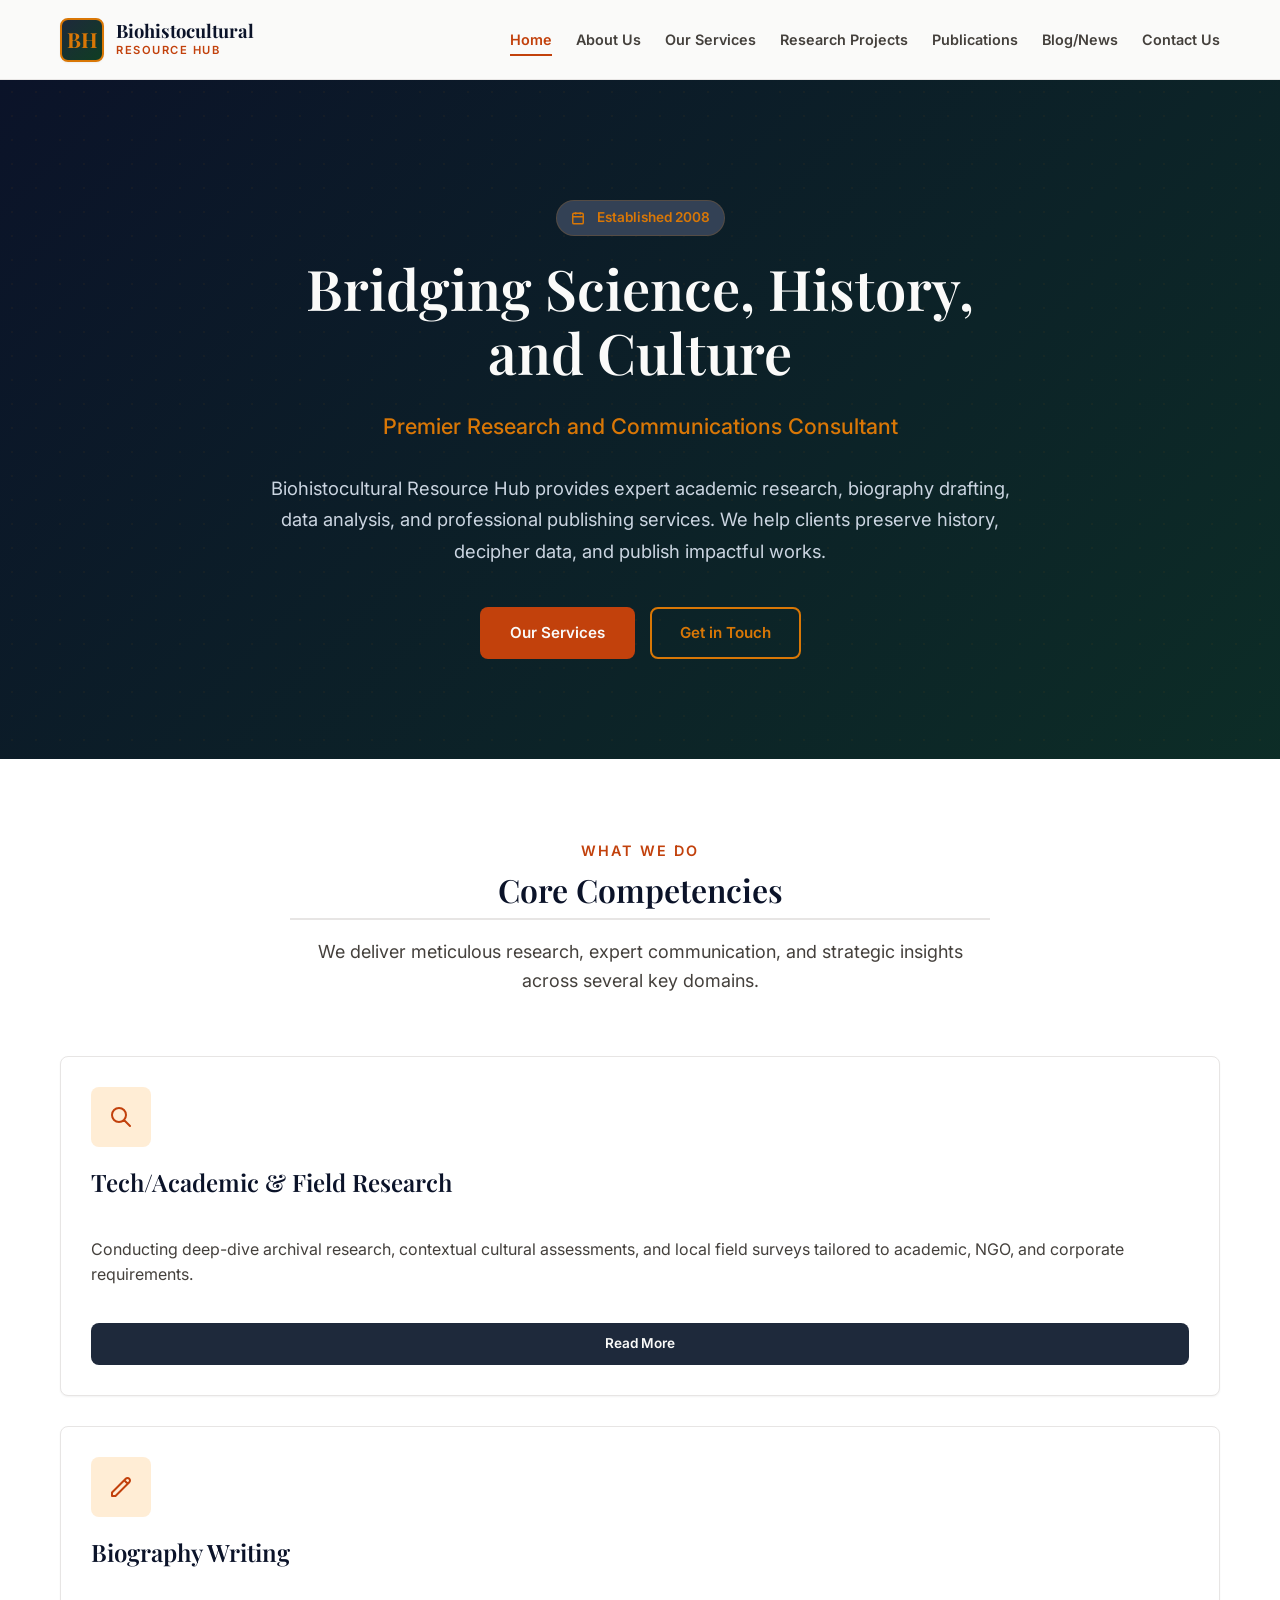
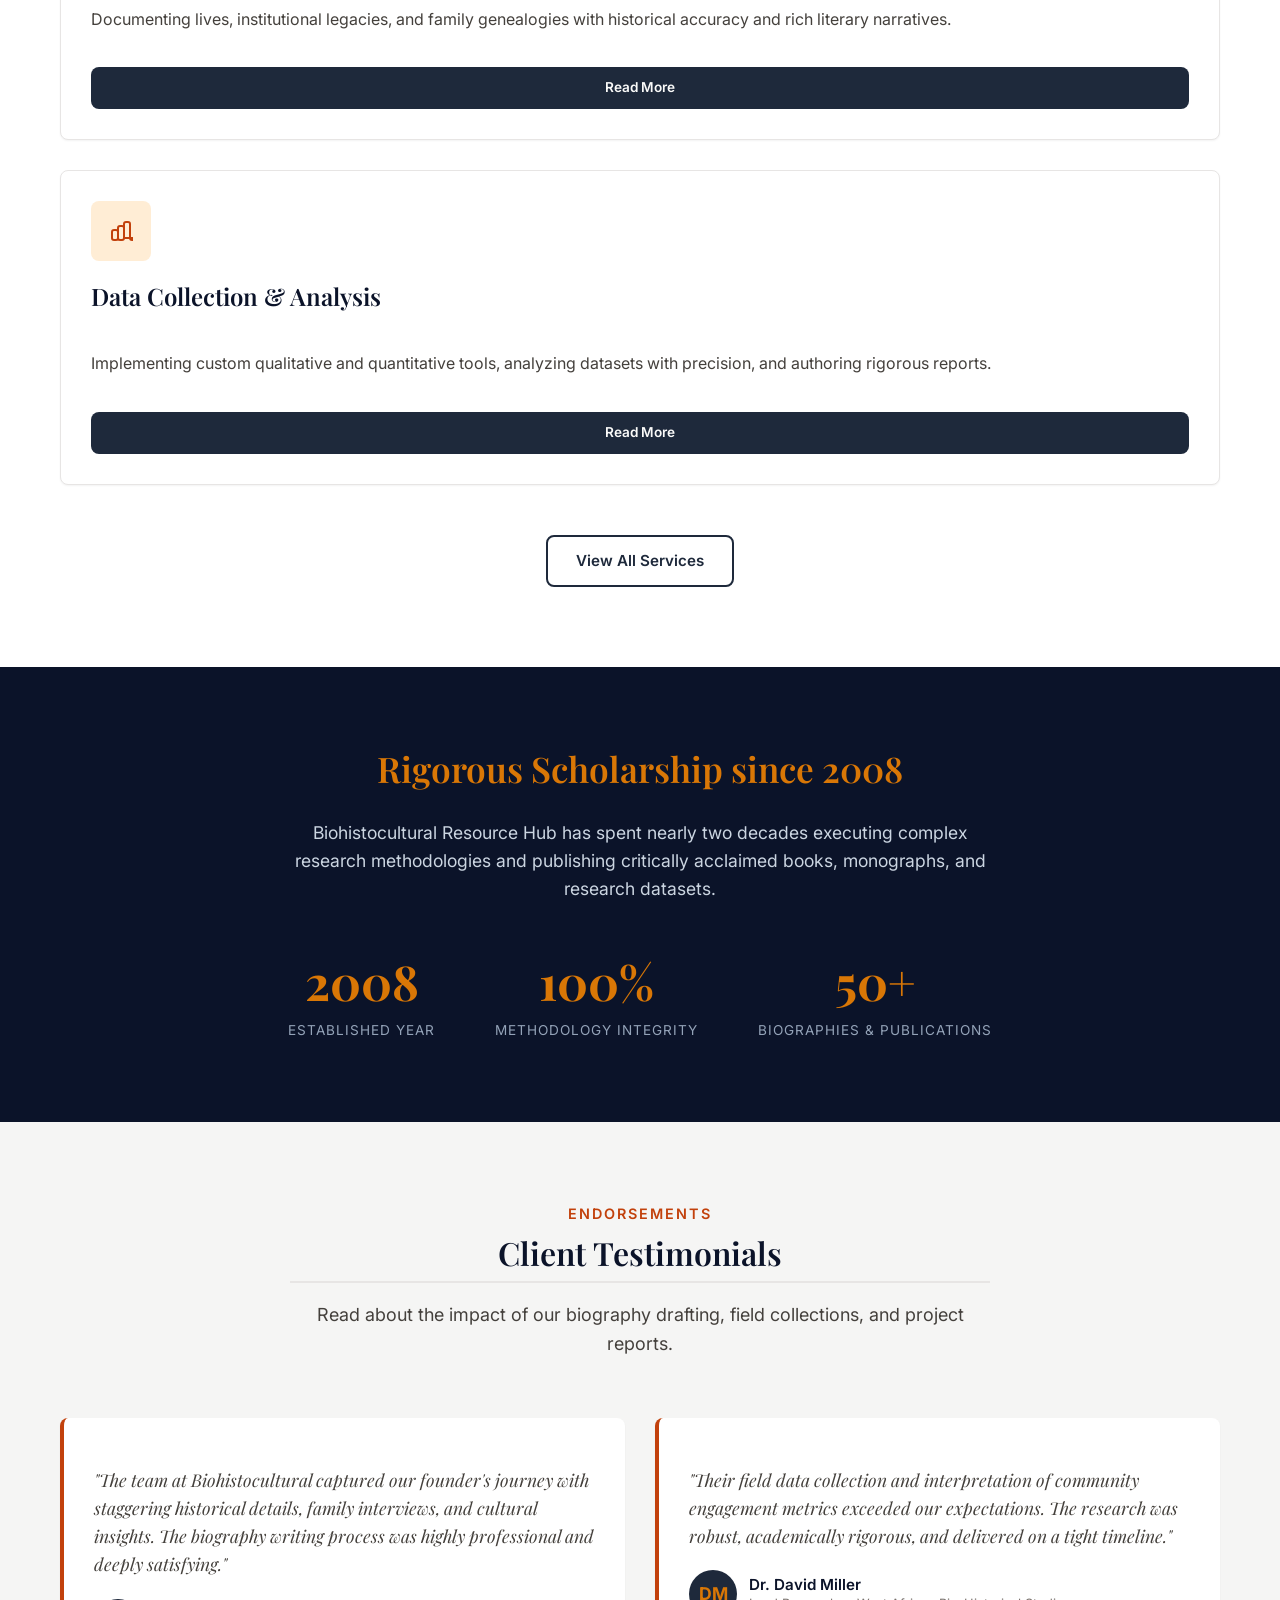
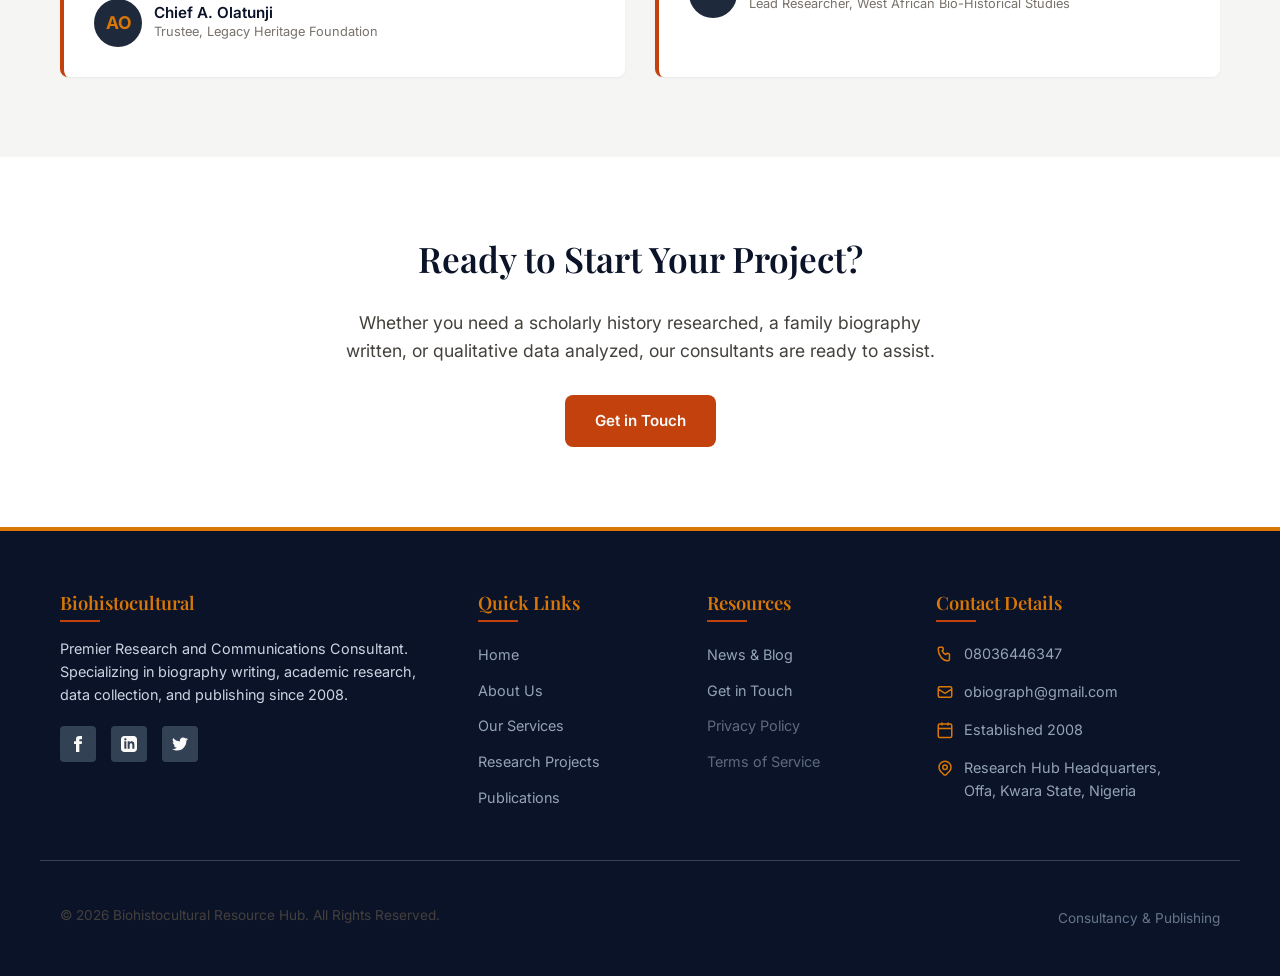
==== commit 11c7ddbe: "feat: reafactoring some parts" ====
--- a/index.html
+++ b/index.html
@@ -3,14 +3,14 @@
 <head>
   <meta charset="UTF-8">
   <meta name="viewport" content="width=device-width, initial-scale=1.0">
-  <title>BioHistoCultural Resource Hub — Premier Research & Communications Consultant</title>
+  <title>Biohistocultural Resource Hub — Premier Research & Communications Consultant</title>
   
   <!-- SEO Meta Tags -->
-  <meta name="description" content="Established in 2008, BioHistoCultural Resource Hub provides elite research, biography writing, data analysis, publishing, and academic consultancy services. Discover our scholarly work.">
-  <meta name="keywords" content="BioHistoCultural, research consultant, biography writing, data analysis, publishing, Lagos research consultancy, biography writer Nigeria">
+  <meta name="description" content="Established in 2008, Biohistocultural Resource Hub provides elite research, biography writing, data analysis, publishing, and academic consultancy services. Discover our scholarly work.">
+  <meta name="keywords" content="Biohistocultural, research consultant, biography writing, data analysis, publishing, Kwara research consultancy, biography writer Nigeria">
   
   <!-- Open Graph Social Media Cards -->
-  <meta property="og:title" content="BioHistoCultural Resource Hub — Premier Research & Communications">
+  <meta property="og:title" content="Biohistocultural Resource Hub — Premier Research & Communications">
   <meta property="og:description" content="Rigorous research, biography writing, and data consultancy services. Established in 2008.">
   <meta property="og:type" content="website">
   
@@ -36,7 +36,7 @@
         <h1 class="hero-title animate-up stagger-1">Bridging Science, History, and Culture</h1>
         <p class="hero-tagline animate-up stagger-2">Premier Research and Communications Consultant</p>
         <p class="hero-intro animate-up stagger-3">
-          BioHistoCultural Resource Hub provides expert academic research, biography drafting, data analysis, and professional publishing services. We help clients preserve history, decipher data, and publish impactful works.
+          Biohistocultural Resource Hub provides expert academic research, biography drafting, data analysis, and professional publishing services. We help clients preserve history, decipher data, and publish impactful works.
         </p>
         <div class="btn-group justify-content-center animate-up stagger-4" style="justify-content: center;">
           <a href="services.html" class="btn btn-accent">Our Services</a>
@@ -100,7 +100,7 @@
       <div class="container">
         <h2 style="border-bottom: none; font-size: 2.2rem; color: var(--color-gold); margin-bottom: 20px;">Rigorous Scholarship since 2008</h2>
         <p style="max-width: 700px; margin: 0 auto 40px; color: #cbd5e1; font-size: 1.1rem;">
-          BioHistoCultural Resource Hub has spent nearly two decades executing complex research methodologies and publishing critically acclaimed books, monographs, and research datasets.
+          Biohistocultural Resource Hub has spent nearly two decades executing complex research methodologies and publishing critically acclaimed books, monographs, and research datasets.
         </p>
         <div style="display: flex; justify-content: center; gap: 60px; flex-wrap: wrap;">
           <div>
@@ -132,7 +132,7 @@
           <!-- Testimonial 1 -->
           <div class="testimonial-card animate-left">
             <p class="testimonial-quote">
-              "The team at BioHistoCultural captured our founder's journey with staggering historical details, family interviews, and cultural insights. The biography writing process was highly professional and deeply satisfying."
+              "The team at Biohistocultural captured our founder's journey with staggering historical details, family interviews, and cultural insights. The biography writing process was highly professional and deeply satisfying."
             </p>
             <div class="testimonial-author">
               <div class="author-avatar">AO</div>
